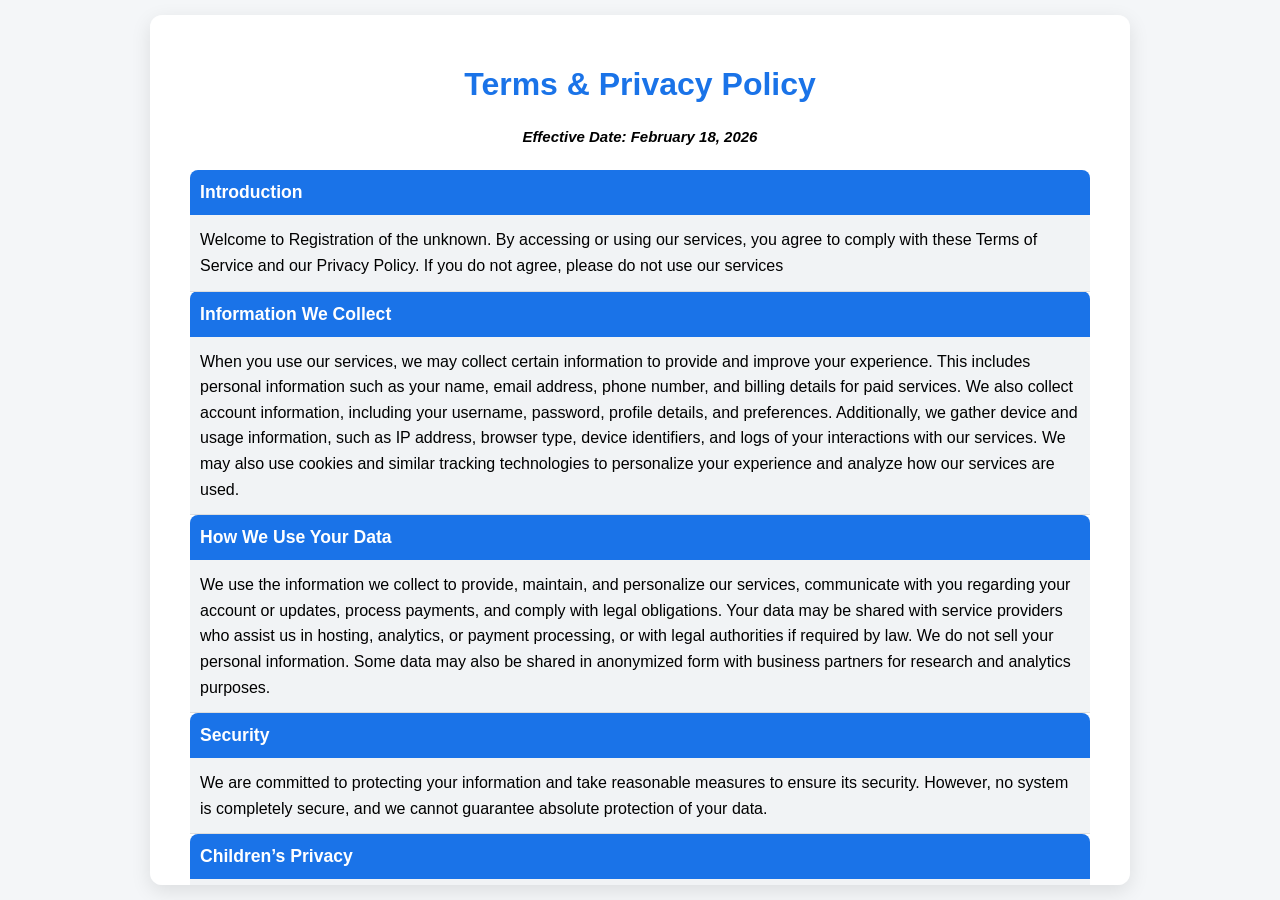
==== policy.html @ 1504d1ea "Add files via upload" ====
<!DOCTYPE html>
<html lang="en">
<head>
    <meta charset="UTF-8">
    <meta name="viewport" content="width=device-width, initial-scale=1.0">
    <link rel="stylesheet" href="style.css">
    <title>Policy</title>
</head>
<body class="policy-main">
    <div class="policy-container">
        <h1>Terms & Privacy Policy</h1>
        <h2>Effective Date: February 18, 2026</h2>
        <table>
            <tr>
                <th>Introduction</th>
            </tr>
            <tr>
                <td>Welcome to Registration of the unknown. By accessing or using our services, you agree to comply with these Terms of Service and our Privacy Policy. If you do not agree, please do not use our services</td>
            </tr>
            <tr>
                <th>Information We Collect</th>
            </tr>
            <tr>
                <td>When you use our services, we may collect certain information to provide and improve your experience. This includes personal information such as your name, email address, phone number, and billing details for paid services. We also collect account information, including your username, password, profile details, and preferences. Additionally, we gather device and usage information, such as IP address, browser type, device identifiers, and logs of your interactions with our services. We may also use cookies and similar tracking technologies to personalize your experience and analyze how our services are used.</td>
            </tr>
            <tr>
                <th>How We Use Your Data</th>
            </tr>
            <tr>
                <td>We use the information we collect to provide, maintain, and personalize our services, communicate with you regarding your account or updates, process payments, and comply with legal obligations. Your data may be shared with service providers who assist us in hosting, analytics, or payment processing, or with legal authorities if required by law. We do not sell your personal information. Some data may also be shared in anonymized form with business partners for research and analytics purposes.</td>
            </tr>
            <tr>
                <th>Security</th>
            </tr>
            <tr>
                <td>We are committed to protecting your information and take reasonable measures to ensure its security. However, no system is completely secure, and we cannot guarantee absolute protection of your data.</td>
            </tr>
            <tr>
                <th>Children’s Privacy</th>
            </tr>
            <tr>
                <td>Our services are not intended for children under 13 (or the local age of consent), and we do not knowingly collect personal data from children.</td>
            </tr>
            <tr>
                <th>Your Rights</th>
            </tr>
            <tr>
                <td>Depending on your location, you may have certain rights regarding your personal data, such as accessing it, correcting or deleting it, restricting or objecting to processing, or withdrawing consent at any time.</td>
            </tr>
            <tr>
                <th>Consent</th>
            </tr>
            <tr>
                <td>By using our services, you consent to the collection, use, and sharing of your data as described, including receiving communications from us and the use of cookies and tracking technologies. If you do not agree, please discontinue use of our services.</td>
            </tr>
            <tr>
                <th>Changes to Terms & Privacy</th>
            </tr>
            <tr>
                <td>We may update these terms from time to time. Updated versions will be posted on our website with a new effective date, and continued use of our services indicates your agreement to the changes.</td>
            </tr>
            <tr>
                <th>Contact</th>
            </tr>
            <tr>
                <td>For questions about your data or these terms, contact us at unknown@undefined.com or at Unknown Place, South Abyss.</td>
            </tr>
        </table>
    </div>
</body>
</html>
---- style.css ----
body {
    height: 100vh;
    margin: 0;
    display: flex;
    justify-content: center;
    align-items: center;
    background-color: #f2f2f2;
}

.registration-container {
    background-color: #fff;
    padding: 30px 40px;
    border-radius: 10px;
    box-shadow: 0 4px 10px rgba(0,0,0,0.1);
    width: 350px;
}

input[type="text"], input[type="email"], input[type="password"], button {
    width: 100%;
    padding: 10px;
    margin-top: 5px;
    margin-bottom: 15px;
    border-radius: 5px;
    border: 1px solid #ccc;
}

.terms {
    display: flex;
    align-items: center;
    justify-content: center;
    margin-bottom: 10px;
}
button {
    background-color: #007BFF;
    color: white;
    border: none;
    cursor: pointer;
}

button:hover {
    background-color: #0056b3;
}

label a {
    color: #007BFF;
    text-decoration: none;
}

label a:hover {
    text-decoration: underline;
}

body.policy-main {
    font-family: 'Segoe UI', Tahoma, Geneva, Verdana, sans-serif;
    background-color: #f4f6f8;
    margin: 0;
    padding: 0;
    display: flex;
    justify-content: center;
    align-items: center;
    height: 100vh;
}

.policy-container {
    width: 90%;
    max-width: 900px;
    height: 90vh;
    overflow-y: auto;
    background-color: #fff;
    padding: 30px 40px;
    border-radius: 12px;
    box-shadow: 0 6px 20px rgba(0,0,0,0.1);
}

.policy-container h1 {
    text-align: center;
    font-size: 2em;
    margin-bottom: 25px;
    color: #1a73e8;
}
.policy-container h2 {
    text-align: center;
    font-size: 15px;
    font-style: italic;
    margin-bottom: 25px;
}

.policy-container table {
    width: 100%;
    border-collapse: collapse;
}

.policy-container th {
    background-color: #1a73e8;
    color: white;
    text-align: left;
    padding: 12px 10px;
    font-size: 1.1em;
    border-radius: 8px 8px 0 0;
}

.policy-container td {
    padding: 12px 10px;
    line-height: 1.6;
    background-color: #f9f9f9;
    border-bottom: 1px solid #ddd;
}

.policy-container tr:nth-child(even) td {
    background-color: #f1f3f5;
}

.policy-container::-webkit-scrollbar {
    width: 10px;
}

.policy-container::-webkit-scrollbar-track {
    background: #f4f6f8;
    border-radius: 10px;
}

.policy-container::-webkit-scrollbar-thumb {
    background-color: #1a73e8;
    border-radius: 10px;
}

@media (max-width: 768px) {
    .policy-container {
        padding: 20px;
        height: 95vh;
    }

    .policy-container h1 {
        font-size: 1.6em;
    }

    .policy-container th, .policy-container td {
        padding: 10px 8px;
        font-size: 0.95em;
    }
}

.policy-container::-webkit-scrollbar {
    display: none;
}

.policy-container {
    scrollbar-width: none;
    -ms-overflow-style: none;
}
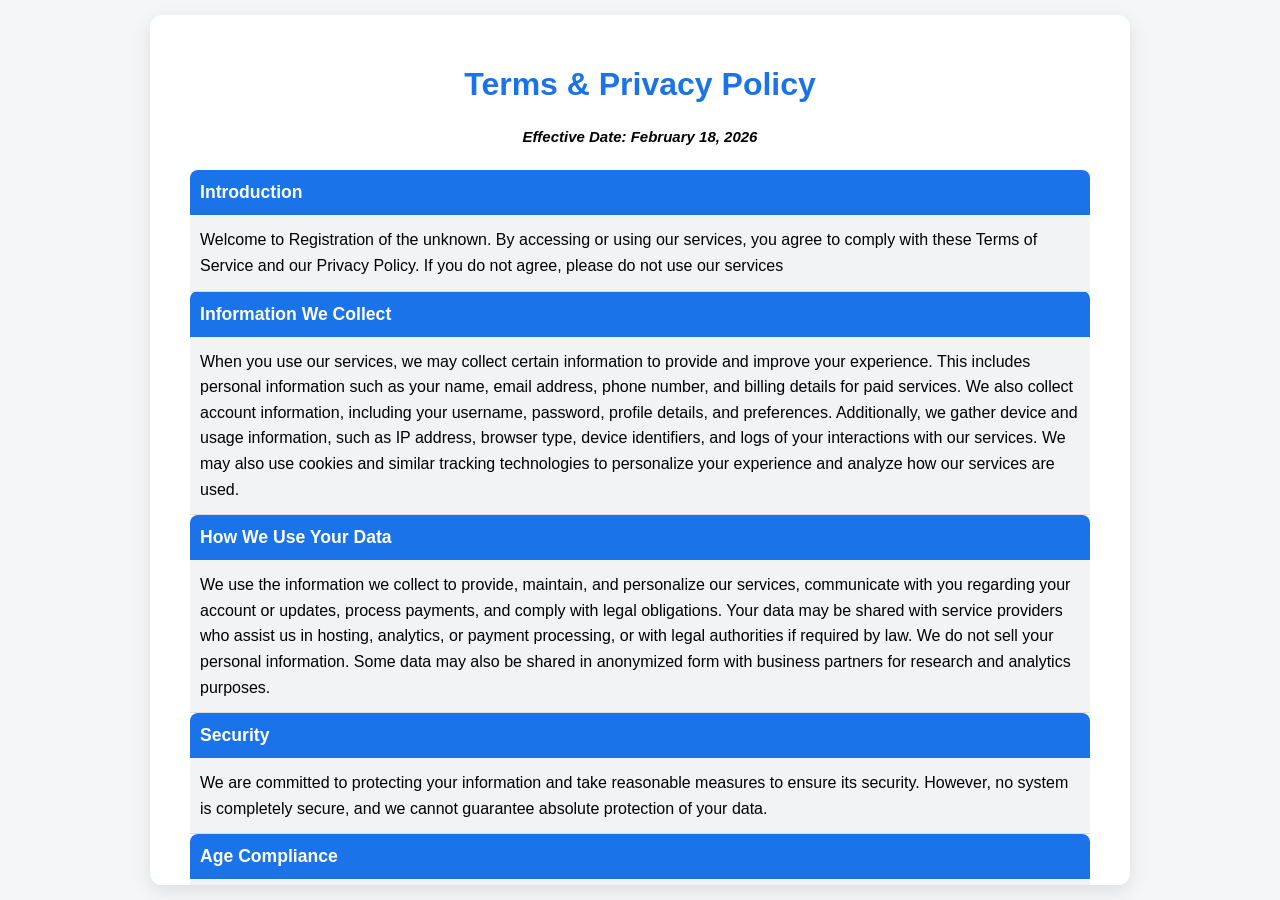
==== commit cd33eaf0: "Update policy.html" ====
--- a/policy.html
+++ b/policy.html
@@ -36,7 +36,7 @@
                 <td>We are committed to protecting your information and take reasonable measures to ensure its security. However, no system is completely secure, and we cannot guarantee absolute protection of your data.</td>
             </tr>
             <tr>
-                <th>Children’s Privacy</th>
+                <th>Age Compliance</th>
             </tr>
             <tr>
                 <td>Our services are not intended for children under 13 (or the local age of consent), and we do not knowingly collect personal data from children.</td>
